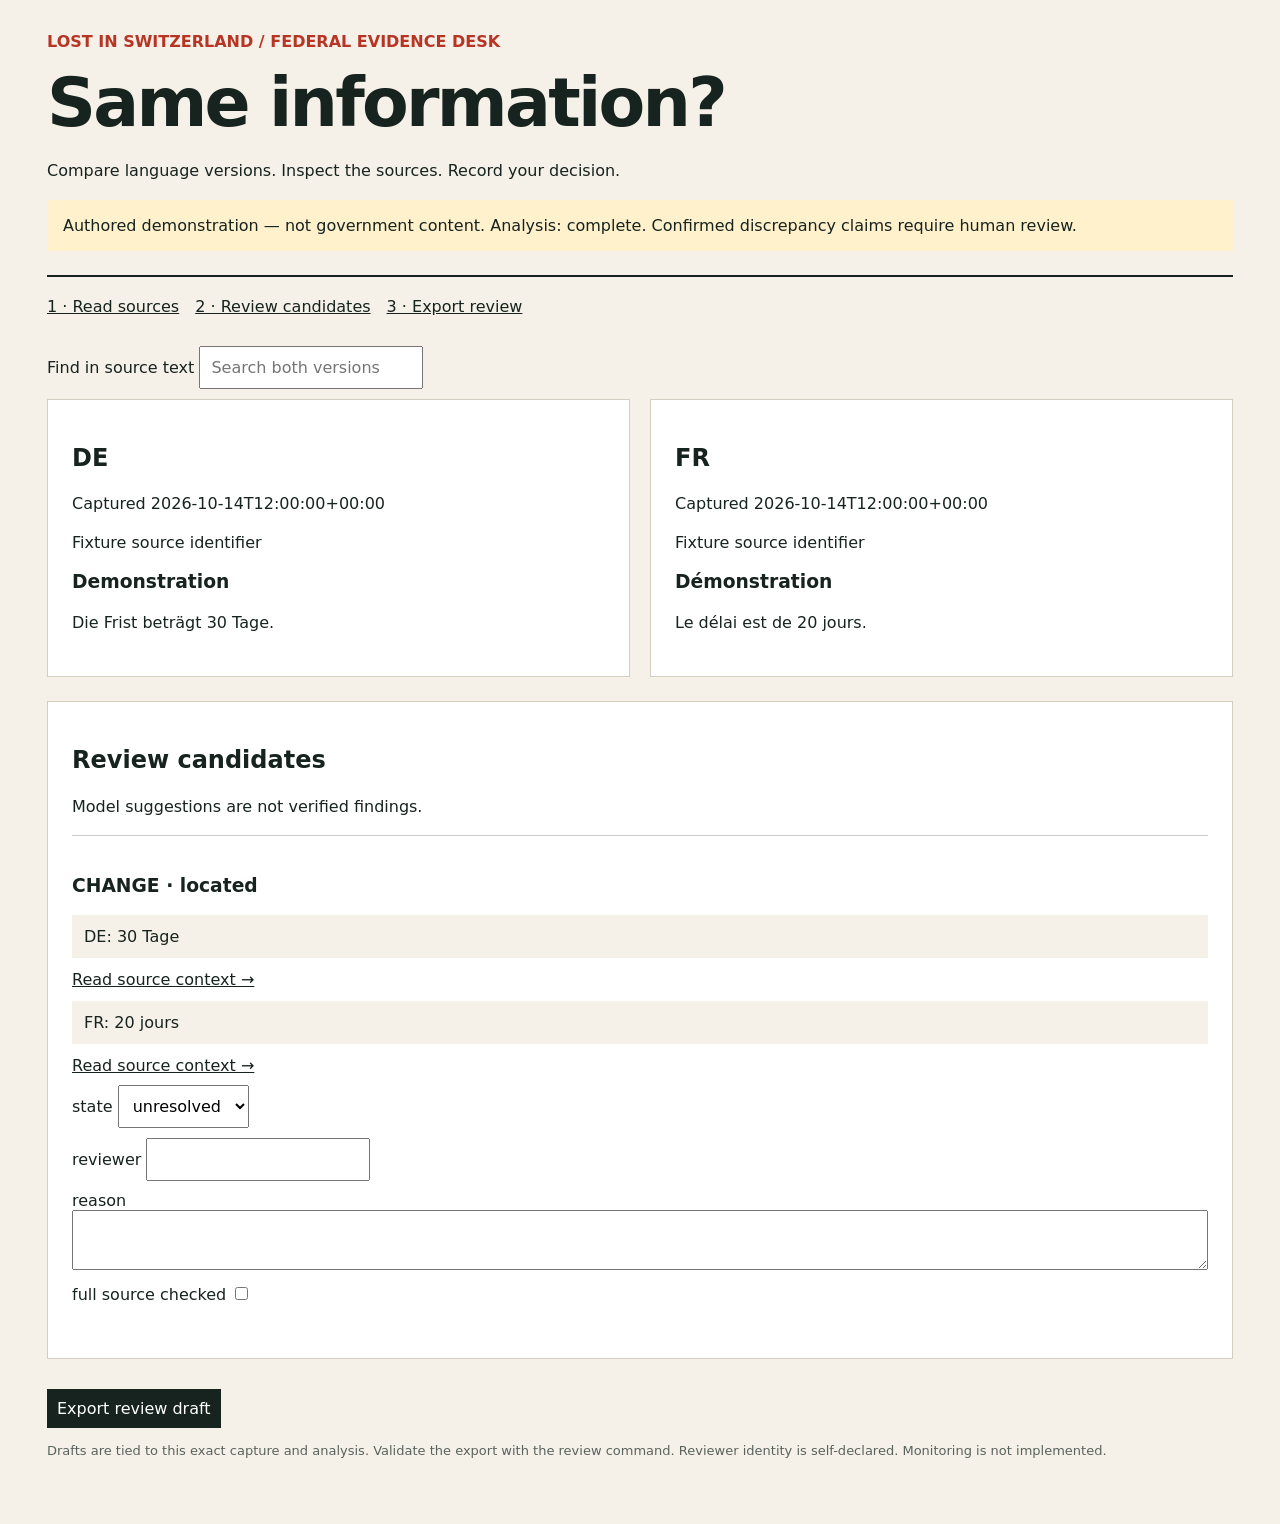
==== track_2a/live_government_pilot/federal-desk-demo.html @ 75bfcccb "feat: federal-first source reading, bounded analysis and reviewed evidence export" ====
<!doctype html><html lang="en"><meta charset="utf-8"><meta name="viewport" content="width=device-width,initial-scale=1">
<title>Lost in Switzerland · Federal evidence desk</title><style>
*{box-sizing:border-box}body{margin:0;background:#f5f1e8;color:#17231f;font:16px system-ui}main{max-width:1250px;margin:auto;padding:32px}h1{font-size:clamp(32px,6vw,68px);letter-spacing:-.04em;margin:12px 0}header{border-bottom:2px solid;padding-bottom:24px}.accent{color:#b73524;font-weight:700}nav{display:flex;gap:16px;padding:20px 0;flex-wrap:wrap}.grid{display:grid;grid-template-columns:1fr 1fr;gap:20px}article,section.card{background:white;padding:24px;min-width:0;border:1px solid #d3cebf}p{line-height:1.6;overflow-wrap:anywhere}.meta{font-size:13px;color:#59635e}input,textarea,select,button{font:inherit;padding:10px;max-width:100%}textarea{width:100%}button{background:#17231f;color:white;border:0;cursor:pointer}mark{background:#ffe0a1}a{color:inherit}#queue{margin-top:24px}.candidate{border-top:1px solid #ccc;padding:20px 0}.candidate blockquote{margin:12px 0;padding:12px;background:#f5f1e8}label{display:block;margin:10px 0}footer{margin:30px 0}.notice{padding:16px;background:#fff1cc}@media(max-width:700px){main{padding:16px}.grid{grid-template-columns:1fr}}
</style><main><header><div class="accent">LOST IN SWITZERLAND / FEDERAL EVIDENCE DESK</div><h1>Same information?</h1><p>Compare language versions. Inspect the sources. Record your decision.</p><div id="status" class="notice"></div></header>
<nav><a href="#sources">1 · Read sources</a><a href="#queue">2 · Review candidates</a><a href="#export">3 · Export review</a></nav>
<label>Find in source text <input id="search" type="search" placeholder="Search both versions"></label><div id="sources" class="grid"></div>
<section id="queue" class="card"><h2>Review candidates</h2><p id="empty"></p><div id="items"></div></section>
<footer id="export"><button id="download">Export review draft</button><p class="meta">Drafts are tied to this exact capture and analysis. Validate the export with the review command. Reviewer identity is self-declared. Monitoring is not implemented.</p><p id="storage" class="meta"></p></footer></main>
<script type="application/json" id="bundle">{"schema": "lost-in-switzerland/federal-desk/v1", "fixture": true, "left": {"schema": "live_government_pilot/v1", "artifact_kind": "fixture_capture", "profile": "bfe-federal", "source_url": "https://www.bfe.admin.ch/de/fixture", "canonical_url": "https://www.bfe.admin.ch/de/fixture", "locale": "de", "retrieved_at_utc": "2026-10-14T12:00:00+00:00", "sha256_html": "14910029482b33458f06267ef1fb4f25ffefc582affe474589c19eaabc64b889", "extraction_revision": "lis-main-content-v1", "offset_basis": "Unicode code-point offsets into extracted_text after whitespace normalization", "extracted_text": "Demonstration\nDie Frist beträgt 30 Tage.", "sha256_extract": "447a60ef653dc0452f8deeb911ad5132dc5735a77a1b45ae615df7d80f57fa76", "blocks": [{"id": "block-001", "order": 0, "section_order": 1, "kind": "heading", "text": "Demonstration", "start": 0, "end": 13}, {"id": "block-002", "order": 1, "section_order": 1, "kind": "paragraph", "text": "Die Frist beträgt 30 Tage.", "start": 14, "end": 40}], "rights_note": "Project-authored synthetic fixture", "fixture": true, "content_address": "sha256:14910029482b33458f06267ef1fb4f25ffefc582affe474589c19eaabc64b889"}, "right": {"schema": "live_government_pilot/v1", "artifact_kind": "fixture_capture", "profile": "bfe-federal", "source_url": "https://www.bfe.admin.ch/fr/fixture", "canonical_url": "https://www.bfe.admin.ch/fr/fixture", "locale": "fr", "retrieved_at_utc": "2026-10-14T12:00:00+00:00", "sha256_html": "2d9e193fae2fa98d5ba757b4117182e9aa3da49f901ac103917c44763a9789d2", "extraction_revision": "lis-main-content-v1", "offset_basis": "Unicode code-point offsets into extracted_text after whitespace normalization", "extracted_text": "Démonstration\nLe délai est de 20 jours.", "sha256_extract": "4082091bc30015f656abd23238442202498166a94a309020252363f233a5afd2", "blocks": [{"id": "block-001", "order": 0, "section_order": 1, "kind": "heading", "text": "Démonstration", "start": 0, "end": 13}, {"id": "block-002", "order": 1, "section_order": 1, "kind": "paragraph", "text": "Le délai est de 20 jours.", "start": 14, "end": 39}], "rights_note": "Project-authored synthetic fixture", "fixture": true, "content_address": "sha256:2d9e193fae2fa98d5ba757b4117182e9aa3da49f901ac103917c44763a9789d2"}, "provenance": {"rights_basis": "Project-authored synthetic fixture", "pairing_rationale": "Authored paired example", "reviewer": "fixture-author", "captured_at_utc": "2026-10-14T12:00:00+00:00", "left": {"url": "https://www.bfe.admin.ch/de/fixture", "language": "de"}, "right": {"url": "https://www.bfe.admin.ch/fr/fixture", "language": "fr"}}, "analysis": {"status": "complete", "parsed": [{"left": "30 Tage", "right": "20 jours", "kind": "CHANGE"}], "candidates": [{"id": "ba98e9d0ab2158f6846fed6f784908060135180a2de5139033dd8c5b75bdb4ce", "left": "30 Tage", "right": "20 jours", "kind": "CHANGE", "locations": {"left": [{"start": 32, "end": 39}], "right": [{"start": 30, "end": 38}]}, "evidence": "located", "absence_needs_full_source_review": false}], "model_calls": 0, "method": "authored-fixture-output-not-model"}, "publication": "project_authored_fixture", "watch": "not_implemented", "digest": "683a7885d5b9c5e7674161438c1e7fea16c577b9b3bf9ac74f8fa749839a8ba5"}</script><script>
const b=JSON.parse(document.querySelector('#bundle').textContent),key='federal-review:'+b.digest;
let drafts={};try{drafts=JSON.parse(localStorage.getItem(key)||'{}')}catch(e){}
const el=(tag,text)=>{const n=document.createElement(tag);if(text!==undefined)n.textContent=text;return n};
document.querySelector('#status').textContent=(b.fixture?'Authored demonstration — not government content. ':'Private federal capture. ')+ 'Analysis: '+b.analysis.status+'. Confirmed discrepancy claims require human review.';
function sources(){const root=document.querySelector('#sources');root.replaceChildren();const q=document.querySelector('#search').value.toLocaleLowerCase();for(const side of ['left','right']){const d=b[side],a=el('article');a.append(el('h2',d.locale.toUpperCase()));a.append(el('p','Captured '+d.retrieved_at_utc));const link=el('a',b.fixture?'Fixture source identifier':'Open original source');if(!b.fixture){link.href=d.source_url;link.rel='noopener noreferrer';link.target='_blank'}a.append(link);for(const block of d.blocks){const p=el(block.kind==='heading'?'h3':'p',block.text);p.id=side+'-'+block.id;if(q&&block.text.toLocaleLowerCase().includes(q))p.style.background='#ffe0a1';a.append(p)}root.append(a)}}
document.querySelector('#search').oninput=sources;sources();
const cs=b.analysis.candidates;document.querySelector('#empty').textContent=cs.length?'Model suggestions are not verified findings.':b.analysis.status==='complete'?'No candidates returned. This does not establish equivalence.':'Analysis has not produced usable candidates. Sources remain available for reading.';
function persist(){try{localStorage.setItem(key,JSON.stringify(drafts));document.querySelector('#storage').textContent='Draft saved in this browser.'}catch(e){document.querySelector('#storage').textContent='Browser storage unavailable: export your draft before closing.'}}
for(const c of cs){const a=el('div');a.className='candidate';a.append(el('h3',c.kind+' · '+c.evidence));for(const s of ['left','right']){a.append(el('blockquote',b[s].locale.toUpperCase()+': '+(c[s]||'[No counterpart claimed]')));for(const loc of c.locations[s]){const block=b[s].blocks.find(x=>x.start<loc.end&&x.end>loc.start);if(block){const link=el('a','Read source context → ');link.href='#'+s+'-'+block.id;a.append(link)}}}
const d=drafts[c.id]||{candidate_id:c.id,state:'unresolved',reviewer:'',reason:'',full_source_checked:false};drafts[c.id]=d;
for(const field of ['state','reviewer','reason','full_source_checked']){const label=el('label',field.replaceAll('_',' ')+' ');let input;if(field==='state'){input=el('select');for(const v of ['unresolved','confirmed','rejected']){const o=el('option',v);o.value=v;input.append(o)}input.value=d[field]}else if(field==='reason'){input=el('textarea');input.value=d[field]}else{input=el('input');input.type=field==='full_source_checked'?'checkbox':'text';if(input.type==='checkbox')input.checked=d[field];else input.value=d[field]}input.onchange=()=>{d[field]=input.type==='checkbox'?input.checked:input.value;persist()};label.append(input);a.append(label)}document.querySelector('#items').append(a)}
document.querySelector('#download').onclick=()=>{const result={bundle_digest:b.digest,reviews:Object.values(drafts)};const url=URL.createObjectURL(new Blob([JSON.stringify(result,null,2)],{type:'application/json'}));const a=el('a');a.href=url;a.download='federal-review-draft.json';a.click();setTimeout(()=>URL.revokeObjectURL(url),1000)};
</script></html>
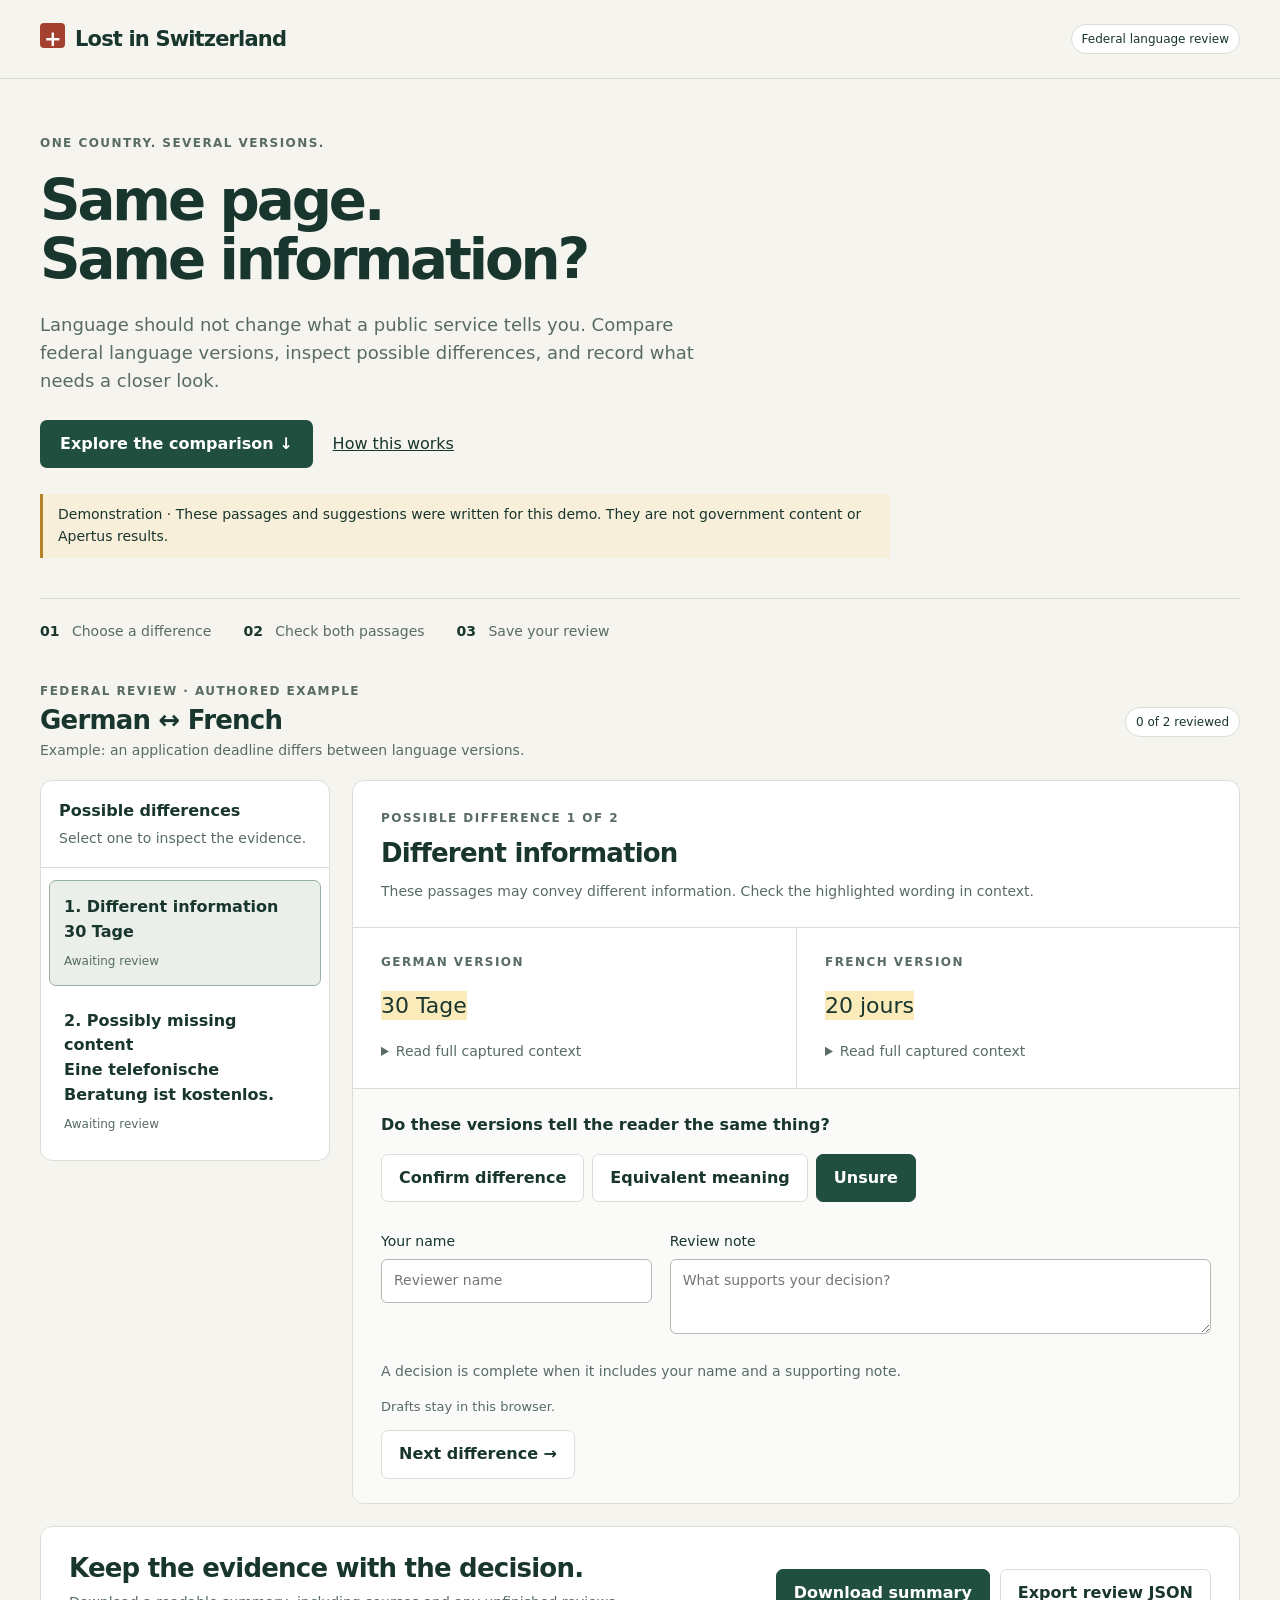
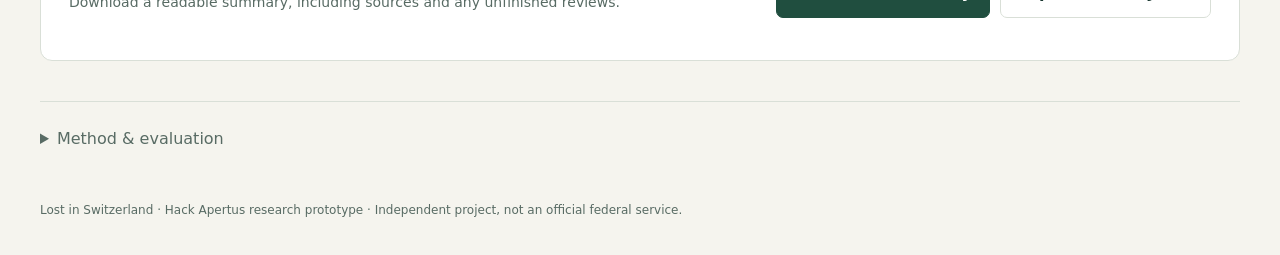
==== commit 98d97dff: "Polish federal review into guided finding-led experience" ====
--- a/track_2a/live_government_pilot/federal-desk-demo.html
+++ b/track_2a/live_government_pilot/federal-desk-demo.html
@@ -1,22 +1,49 @@
-<!doctype html><html lang="en"><meta charset="utf-8"><meta name="viewport" content="width=device-width,initial-scale=1">
-<title>Lost in Switzerland · Federal evidence desk</title><style>
-*{box-sizing:border-box}body{margin:0;background:#f5f1e8;color:#17231f;font:16px system-ui}main{max-width:1250px;margin:auto;padding:32px}h1{font-size:clamp(32px,6vw,68px);letter-spacing:-.04em;margin:12px 0}header{border-bottom:2px solid;padding-bottom:24px}.accent{color:#b73524;font-weight:700}nav{display:flex;gap:16px;padding:20px 0;flex-wrap:wrap}.grid{display:grid;grid-template-columns:1fr 1fr;gap:20px}article,section.card{background:white;padding:24px;min-width:0;border:1px solid #d3cebf}p{line-height:1.6;overflow-wrap:anywhere}.meta{font-size:13px;color:#59635e}input,textarea,select,button{font:inherit;padding:10px;max-width:100%}textarea{width:100%}button{background:#17231f;color:white;border:0;cursor:pointer}mark{background:#ffe0a1}a{color:inherit}#queue{margin-top:24px}.candidate{border-top:1px solid #ccc;padding:20px 0}.candidate blockquote{margin:12px 0;padding:12px;background:#f5f1e8}label{display:block;margin:10px 0}footer{margin:30px 0}.notice{padding:16px;background:#fff1cc}@media(max-width:700px){main{padding:16px}.grid{grid-template-columns:1fr}}
-</style><main><header><div class="accent">LOST IN SWITZERLAND / FEDERAL EVIDENCE DESK</div><h1>Same information?</h1><p>Compare language versions. Inspect the sources. Record your decision.</p><div id="status" class="notice"></div></header>
-<nav><a href="#sources">1 · Read sources</a><a href="#queue">2 · Review candidates</a><a href="#export">3 · Export review</a></nav>
-<label>Find in source text <input id="search" type="search" placeholder="Search both versions"></label><div id="sources" class="grid"></div>
-<section id="queue" class="card"><h2>Review candidates</h2><p id="empty"></p><div id="items"></div></section>
-<footer id="export"><button id="download">Export review draft</button><p class="meta">Drafts are tied to this exact capture and analysis. Validate the export with the review command. Reviewer identity is self-declared. Monitoring is not implemented.</p><p id="storage" class="meta"></p></footer></main>
-<script type="application/json" id="bundle">{"schema": "lost-in-switzerland/federal-desk/v1", "fixture": true, "left": {"schema": "live_government_pilot/v1", "artifact_kind": "fixture_capture", "profile": "bfe-federal", "source_url": "https://www.bfe.admin.ch/de/fixture", "canonical_url": "https://www.bfe.admin.ch/de/fixture", "locale": "de", "retrieved_at_utc": "2026-10-14T12:00:00+00:00", "sha256_html": "14910029482b33458f06267ef1fb4f25ffefc582affe474589c19eaabc64b889", "extraction_revision": "lis-main-content-v1", "offset_basis": "Unicode code-point offsets into extracted_text after whitespace normalization", "extracted_text": "Demonstration\nDie Frist beträgt 30 Tage.", "sha256_extract": "447a60ef653dc0452f8deeb911ad5132dc5735a77a1b45ae615df7d80f57fa76", "blocks": [{"id": "block-001", "order": 0, "section_order": 1, "kind": "heading", "text": "Demonstration", "start": 0, "end": 13}, {"id": "block-002", "order": 1, "section_order": 1, "kind": "paragraph", "text": "Die Frist beträgt 30 Tage.", "start": 14, "end": 40}], "rights_note": "Project-authored synthetic fixture", "fixture": true, "content_address": "sha256:14910029482b33458f06267ef1fb4f25ffefc582affe474589c19eaabc64b889"}, "right": {"schema": "live_government_pilot/v1", "artifact_kind": "fixture_capture", "profile": "bfe-federal", "source_url": "https://www.bfe.admin.ch/fr/fixture", "canonical_url": "https://www.bfe.admin.ch/fr/fixture", "locale": "fr", "retrieved_at_utc": "2026-10-14T12:00:00+00:00", "sha256_html": "2d9e193fae2fa98d5ba757b4117182e9aa3da49f901ac103917c44763a9789d2", "extraction_revision": "lis-main-content-v1", "offset_basis": "Unicode code-point offsets into extracted_text after whitespace normalization", "extracted_text": "Démonstration\nLe délai est de 20 jours.", "sha256_extract": "4082091bc30015f656abd23238442202498166a94a309020252363f233a5afd2", "blocks": [{"id": "block-001", "order": 0, "section_order": 1, "kind": "heading", "text": "Démonstration", "start": 0, "end": 13}, {"id": "block-002", "order": 1, "section_order": 1, "kind": "paragraph", "text": "Le délai est de 20 jours.", "start": 14, "end": 39}], "rights_note": "Project-authored synthetic fixture", "fixture": true, "content_address": "sha256:2d9e193fae2fa98d5ba757b4117182e9aa3da49f901ac103917c44763a9789d2"}, "provenance": {"rights_basis": "Project-authored synthetic fixture", "pairing_rationale": "Authored paired example", "reviewer": "fixture-author", "captured_at_utc": "2026-10-14T12:00:00+00:00", "left": {"url": "https://www.bfe.admin.ch/de/fixture", "language": "de"}, "right": {"url": "https://www.bfe.admin.ch/fr/fixture", "language": "fr"}}, "analysis": {"status": "complete", "parsed": [{"left": "30 Tage", "right": "20 jours", "kind": "CHANGE"}], "candidates": [{"id": "ba98e9d0ab2158f6846fed6f784908060135180a2de5139033dd8c5b75bdb4ce", "left": "30 Tage", "right": "20 jours", "kind": "CHANGE", "locations": {"left": [{"start": 32, "end": 39}], "right": [{"start": 30, "end": 38}]}, "evidence": "located", "absence_needs_full_source_review": false}], "model_calls": 0, "method": "authored-fixture-output-not-model"}, "publication": "project_authored_fixture", "watch": "not_implemented", "digest": "683a7885d5b9c5e7674161438c1e7fea16c577b9b3bf9ac74f8fa749839a8ba5"}</script><script>
-const b=JSON.parse(document.querySelector('#bundle').textContent),key='federal-review:'+b.digest;
-let drafts={};try{drafts=JSON.parse(localStorage.getItem(key)||'{}')}catch(e){}
-const el=(tag,text)=>{const n=document.createElement(tag);if(text!==undefined)n.textContent=text;return n};
-document.querySelector('#status').textContent=(b.fixture?'Authored demonstration — not government content. ':'Private federal capture. ')+ 'Analysis: '+b.analysis.status+'. Confirmed discrepancy claims require human review.';
-function sources(){const root=document.querySelector('#sources');root.replaceChildren();const q=document.querySelector('#search').value.toLocaleLowerCase();for(const side of ['left','right']){const d=b[side],a=el('article');a.append(el('h2',d.locale.toUpperCase()));a.append(el('p','Captured '+d.retrieved_at_utc));const link=el('a',b.fixture?'Fixture source identifier':'Open original source');if(!b.fixture){link.href=d.source_url;link.rel='noopener noreferrer';link.target='_blank'}a.append(link);for(const block of d.blocks){const p=el(block.kind==='heading'?'h3':'p',block.text);p.id=side+'-'+block.id;if(q&&block.text.toLocaleLowerCase().includes(q))p.style.background='#ffe0a1';a.append(p)}root.append(a)}}
-document.querySelector('#search').oninput=sources;sources();
-const cs=b.analysis.candidates;document.querySelector('#empty').textContent=cs.length?'Model suggestions are not verified findings.':b.analysis.status==='complete'?'No candidates returned. This does not establish equivalence.':'Analysis has not produced usable candidates. Sources remain available for reading.';
-function persist(){try{localStorage.setItem(key,JSON.stringify(drafts));document.querySelector('#storage').textContent='Draft saved in this browser.'}catch(e){document.querySelector('#storage').textContent='Browser storage unavailable: export your draft before closing.'}}
-for(const c of cs){const a=el('div');a.className='candidate';a.append(el('h3',c.kind+' · '+c.evidence));for(const s of ['left','right']){a.append(el('blockquote',b[s].locale.toUpperCase()+': '+(c[s]||'[No counterpart claimed]')));for(const loc of c.locations[s]){const block=b[s].blocks.find(x=>x.start<loc.end&&x.end>loc.start);if(block){const link=el('a','Read source context → ');link.href='#'+s+'-'+block.id;a.append(link)}}}
-const d=drafts[c.id]||{candidate_id:c.id,state:'unresolved',reviewer:'',reason:'',full_source_checked:false};drafts[c.id]=d;
-for(const field of ['state','reviewer','reason','full_source_checked']){const label=el('label',field.replaceAll('_',' ')+' ');let input;if(field==='state'){input=el('select');for(const v of ['unresolved','confirmed','rejected']){const o=el('option',v);o.value=v;input.append(o)}input.value=d[field]}else if(field==='reason'){input=el('textarea');input.value=d[field]}else{input=el('input');input.type=field==='full_source_checked'?'checkbox':'text';if(input.type==='checkbox')input.checked=d[field];else input.value=d[field]}input.onchange=()=>{d[field]=input.type==='checkbox'?input.checked:input.value;persist()};label.append(input);a.append(label)}document.querySelector('#items').append(a)}
-document.querySelector('#download').onclick=()=>{const result={bundle_digest:b.digest,reviews:Object.values(drafts)};const url=URL.createObjectURL(new Blob([JSON.stringify(result,null,2)],{type:'application/json'}));const a=el('a');a.href=url;a.download='federal-review-draft.json';a.click();setTimeout(()=>URL.revokeObjectURL(url),1000)};
-</script></html>+<!doctype html>
+<html lang="en"><head><meta charset="utf-8"><meta name="viewport" content="width=device-width,initial-scale=1">
+<title>Lost in Switzerland — Federal language review</title>
+<style>
+:root{--ink:#18352e;--muted:#586b64;--paper:#f5f4ee;--line:#d9dfd7;--green:#204e3f;--amber:#fbebba;--red:#a44030}*{box-sizing:border-box}body{margin:0;background:var(--paper);color:var(--ink);font:16px/1.55 system-ui,sans-serif}button,input,textarea{font:inherit}button,a,input,textarea{outline-offset:5px}button{cursor:pointer}button:disabled{cursor:not-allowed;opacity:.45}a{color:inherit}button{border:1px solid var(--line);border-radius:7px;padding:11px 17px;background:white;color:var(--ink);font-weight:600}.primary{background:var(--green);color:white;border-color:var(--green)}button:hover:not(:disabled){filter:brightness(.94)}.wrap{max-width:1320px;margin:auto;padding:0 40px}.top{border-bottom:1px solid var(--line)}.top .wrap{display:flex;align-items:center;justify-content:space-between;gap:20px;min-height:78px}.brand{font-weight:750;letter-spacing:-.04em;font-size:21px}.cross{display:inline-grid;place-items:center;background:var(--red);color:white;width:25px;height:25px;margin-right:10px;border-radius:4px}.eyebrow{font-size:12px;font-weight:750;letter-spacing:.12em;text-transform:uppercase;color:var(--muted)}.tag{font-size:12px;border:1px solid var(--line);border-radius:30px;padding:5px 10px;display:inline-block;background:white}h1{font-size:clamp(35px,4.4vw,62px);line-height:1.05;letter-spacing:-.055em;max-width:850px;margin:18px 0 22px;font-weight:650}h2{font-size:26px;letter-spacing:-.03em;line-height:1.2}h3{font-size:20px;letter-spacing:-.02em}.hero{padding:55px 0 40px}.hero p{max-width:680px;font-size:18px;color:var(--muted)}.intro-actions{display:flex;gap:20px;align-items:center;margin-top:25px}.notice{margin-top:26px;border-left:3px solid #b6822a;padding:10px 15px;background:#f8efdb;font-size:14px;max-width:850px}.steps{display:flex;gap:32px;border-top:1px solid var(--line);padding:22px 0;color:var(--muted);font-size:14px}.steps b{color:var(--ink);margin-right:8px}.workspace{scroll-margin-top:25px;margin-bottom:35px}.heading{display:flex;align-items:center;justify-content:space-between;gap:24px;margin:18px 0}.heading h2{margin:4px 0}.muted{color:var(--muted);font-size:14px}.layout{display:grid;grid-template-columns:290px minmax(0,1fr);gap:22px;align-items:start}.panel{border:1px solid var(--line);background:white;border-radius:12px;overflow:hidden}.list-head{padding:18px;border-bottom:1px solid var(--line)}.list-head p{margin:4px 0 0}#findings{padding:8px}.finding{width:100%;text-align:left;margin:4px 0;border-color:transparent;background:transparent;padding:14px}.finding[aria-pressed=true]{background:#eaf0e9;border-color:#96afa1}.finding span{display:block}.finding .muted{font-weight:400;font-size:12px;margin-top:7px}.detail-head{padding:24px 28px;border-bottom:1px solid var(--line)}.detail-head h2{margin:8px 0 12px}.detail-head p{margin:0}.evidence{display:grid;grid-template-columns:1fr 1fr}.source{padding:25px 28px;min-width:0}.source+ .source{border-left:1px solid var(--line)}blockquote{margin:18px 0;font-size:22px;line-height:1.55;overflow-wrap:anywhere}mark{background:var(--amber);padding:2px 0;color:inherit}.source details{font-size:14px}.source details p{white-space:pre-wrap;overflow-wrap:anywhere}summary{cursor:pointer;color:var(--muted)}.review{border-top:1px solid var(--line);padding:24px 28px;background:#fafbf8}.choices{display:flex;gap:8px;flex-wrap:wrap;margin:16px 0}.choices button[aria-pressed=true]{background:var(--green);color:white;border-color:var(--green)}label{display:block;font-size:14px;margin:13px 0}input[type=text],textarea{display:block;width:100%;padding:10px 12px;border:1px solid #aebcb2;border-radius:6px;background:white;color:var(--ink);margin-top:6px}textarea{resize:vertical;min-height:75px}.fields{display:grid;grid-template-columns:1fr 2fr;gap:18px}.feedback{font-size:13px;min-height:20px;color:var(--muted)}.export{padding:26px 28px;margin-top:22px;display:flex;justify-content:space-between;align-items:center;gap:25px}.export h2{margin:0 0 8px}.buttons{display:flex;gap:10px;flex-wrap:wrap}.empty{padding:45px}.method{padding:25px 0;border-top:1px solid var(--line);margin-top:40px}.method p{max-width:850px;font-size:14px;color:var(--muted)}footer{padding:25px 0 35px;font-size:12px;color:var(--muted)}[hidden]{display:none!important}.skip{position:absolute;left:-9999px}.skip:focus{left:20px;top:10px;background:white;padding:10px;z-index:2}@media(max-width:850px){.wrap{padding:0 20px}.layout{grid-template-columns:1fr}.hero{padding-top:35px}.steps{gap:16px;flex-wrap:wrap}.export{display:block}.buttons{margin-top:18px}.heading{align-items:start}.fields{grid-template-columns:1fr;gap:0}}@media(max-width:560px){.evidence{grid-template-columns:1fr}.source+.source{border-left:0;border-top:1px solid var(--line)}.top .wrap{min-height:65px}.brand{font-size:17px}.top .tag{display:none}.brand{white-space:nowrap}.detail-head,.source,.review{padding:20px}.intro-actions{align-items:start;flex-direction:column}.heading{flex-direction:column;gap:5px}blockquote{font-size:20px}}@media(prefers-reduced-motion:no-preference){html{scroll-behavior:smooth}}@media print{.hero,.top,.steps,button,.choices,.fields,footer{display:none}.layout{display:block}.panel{break-inside:avoid}}
+</style></head><body>
+<a class="skip" href="#workspace">Skip to comparison</a>
+<header class="top"><div class="wrap"><div class="brand"><span class="cross" aria-hidden="true">+</span>Lost in Switzerland</div><span class="tag">Federal language review</span></div></header>
+<main class="wrap"><section class="hero"><div class="eyebrow">One country. Several versions.</div><h1>Same page.<br>Same information?</h1><p>Language should not change what a public service tells you. Compare federal language versions, inspect possible differences, and record what needs a closer look.</p><div class="intro-actions"><a class="primary" style="padding:12px 20px;border-radius:7px;text-decoration:none;font-weight:650" href="#workspace" id="start">Explore the comparison ↓</a><a href="#method">How this works</a></div><div class="notice" id="notice"></div></section>
+<div class="steps" aria-label="Review steps"><span><b>01</b> Choose a difference</span><span><b>02</b> Check both passages</span><span><b>03</b> Save your review</span></div>
+<section class="workspace" id="workspace" tabindex="-1"><div class="heading"><div><div class="eyebrow" id="office"></div><h2 id="comparison"></h2><div class="muted" id="capture"></div></div><span class="tag" id="progress" role="status"></span></div>
+<div class="layout"><aside class="panel"><div class="list-head"><strong>Possible differences</strong><p class="muted">Select one to inspect the evidence.</p></div><div id="findings"></div></aside><section class="panel" id="detail" aria-label="Selected difference"></section></div>
+<section class="panel export"><div><h2>Keep the evidence with the decision.</h2><div class="muted">Download a readable summary, including sources and any unfinished reviews.</div><div id="export-status" class="feedback" role="status"></div></div><div class="buttons"><button class="primary" id="summary">Download summary</button><button id="download">Export review JSON</button></div></section></section>
+<details class="method" id="method"><summary>Method &amp; evaluation</summary><p>This workspace shows possible semantic differences, not an automatic verdict. Check the original passages and their context before confirming a difference. Missing content needs a check of the full source.</p><p id="method-description"></p><p>The research benchmark measures token-level agreement with human annotations. This review workspace is a separate application; no benchmark accuracy is claimed here. Analysis is prepared by the local runner; this page does not start inference or monitor websites.</p><p>Reviews are saved in this browser when storage is available. Reviewer names are self-declared. The JSON export remains a draft for validation with the project’s review command.</p></details>
+<footer>Lost in Switzerland · Hack Apertus research prototype · Independent project, not an official federal service.</footer></main>
+<script type="application/json" id="bundle">{"schema": "lost-in-switzerland/federal-desk/v1", "fixture": true, "left": {"schema": "live_government_pilot/v1", "artifact_kind": "fixture_capture", "profile": "bfe-federal", "source_url": "https://www.bfe.admin.ch/de/fixture", "canonical_url": "https://www.bfe.admin.ch/de/fixture", "locale": "de", "retrieved_at_utc": "2026-10-14T12:00:00+00:00", "sha256_html": "05d348748d29ed30bfe0a7fe0994b3b439fc99b4856f76a7b066640c8aa10e68", "extraction_revision": "lis-main-content-v1", "offset_basis": "Unicode code-point offsets into extracted_text after whitespace normalization", "extracted_text": "Antragsverfahren · Beispiel\nDie Frist beträgt 30 Tage.\nDer Antrag kann online eingereicht werden.\nEine telefonische Beratung ist kostenlos.", "sha256_extract": "8419df2f3d1432a1db084b9b609bc05642b952d0d443c4ee1b6aaf3148637a66", "blocks": [{"id": "block-001", "order": 0, "section_order": 1, "kind": "heading", "text": "Antragsverfahren · Beispiel", "start": 0, "end": 27}, {"id": "block-002", "order": 1, "section_order": 1, "kind": "paragraph", "text": "Die Frist beträgt 30 Tage.", "start": 28, "end": 54}, {"id": "block-003", "order": 2, "section_order": 1, "kind": "paragraph", "text": "Der Antrag kann online eingereicht werden.", "start": 55, "end": 97}, {"id": "block-004", "order": 3, "section_order": 1, "kind": "paragraph", "text": "Eine telefonische Beratung ist kostenlos.", "start": 98, "end": 139}], "rights_note": "Project-authored synthetic fixture", "fixture": true, "content_address": "sha256:05d348748d29ed30bfe0a7fe0994b3b439fc99b4856f76a7b066640c8aa10e68"}, "right": {"schema": "live_government_pilot/v1", "artifact_kind": "fixture_capture", "profile": "bfe-federal", "source_url": "https://www.bfe.admin.ch/fr/fixture", "canonical_url": "https://www.bfe.admin.ch/fr/fixture", "locale": "fr", "retrieved_at_utc": "2026-10-14T12:00:00+00:00", "sha256_html": "ff3b5a1f1d4db35a534b927f4578e3255c0948e396dacd4514fa0f82c1a226af", "extraction_revision": "lis-main-content-v1", "offset_basis": "Unicode code-point offsets into extracted_text after whitespace normalization", "extracted_text": "Procédure de demande · Exemple\nLe délai est de 20 jours.\nLa demande peut être déposée en ligne.", "sha256_extract": "9f5a22e926762d1546c7d2b29a3f0f529df274d4d0050a68201cb9f29a989f18", "blocks": [{"id": "block-001", "order": 0, "section_order": 1, "kind": "heading", "text": "Procédure de demande · Exemple", "start": 0, "end": 30}, {"id": "block-002", "order": 1, "section_order": 1, "kind": "paragraph", "text": "Le délai est de 20 jours.", "start": 31, "end": 56}, {"id": "block-003", "order": 2, "section_order": 1, "kind": "paragraph", "text": "La demande peut être déposée en ligne.", "start": 57, "end": 95}], "rights_note": "Project-authored synthetic fixture", "fixture": true, "content_address": "sha256:ff3b5a1f1d4db35a534b927f4578e3255c0948e396dacd4514fa0f82c1a226af"}, "provenance": {"rights_basis": "Project-authored synthetic fixture", "pairing_rationale": "Authored paired example", "reviewer": "fixture-author", "captured_at_utc": "2026-10-14T12:00:00+00:00", "left": {"url": "https://www.bfe.admin.ch/de/fixture", "language": "de"}, "right": {"url": "https://www.bfe.admin.ch/fr/fixture", "language": "fr"}}, "analysis": {"status": "complete", "parsed": [{"left": "30 Tage", "right": "20 jours", "kind": "CHANGE"}, {"left": "Eine telefonische Beratung ist kostenlos.", "right": "", "kind": "LEFT_ONLY"}], "candidates": [{"id": "e9aa8e1e96a098184bed74473ab9113af24426312fd1cdf60c8494c7318ea88c", "left": "30 Tage", "right": "20 jours", "kind": "CHANGE", "locations": {"left": [{"start": 46, "end": 53}], "right": [{"start": 47, "end": 55}]}, "evidence": "located", "absence_needs_full_source_review": false}, {"id": "d38abd006efcdb4dcc30ad84525264920be7fc41060328790f21303df9a48f2a", "left": "Eine telefonische Beratung ist kostenlos.", "right": "", "kind": "LEFT_ONLY", "locations": {"left": [{"start": 98, "end": 139}], "right": []}, "evidence": "located", "absence_needs_full_source_review": true}], "model_calls": 0, "method": "authored-fixture-output-not-model"}, "publication": "project_authored_fixture", "watch": "not_implemented", "digest": "fcdebfc778a24b34669254282d788aed0b08e4ea543ee3a6e43296cfc14f4892"}</script>
+<script>
+'use strict';
+const b=JSON.parse(document.querySelector('#bundle').textContent),cs=b.analysis.candidates,key='federal-review:'+b.digest;
+const $=s=>document.querySelector(s),el=(tag,text,cls)=>{const n=document.createElement(tag);if(text!==undefined)n.textContent=text;if(cls)n.className=cls;return n};
+const langs={de:'German',fr:'French',it:'Italian',en:'English'},names={confirmed:'Difference confirmed',rejected:'Equivalent meaning',unresolved:'Unsure'},choices={confirmed:'Confirm difference',rejected:'Equivalent meaning',unresolved:'Unsure'};
+let drafts={},selected=0,storageOK=true;
+try{const saved=JSON.parse(localStorage.getItem(key)||'{}');for(const c of cs){const d=saved[c.id];if(d&&Object.hasOwn(names,d.state)&&typeof d.reviewer==='string'&&typeof d.reason==='string')drafts[c.id]={candidate_id:c.id,state:d.state,reviewer:d.reviewer,reason:d.reason,full_source_checked:d.full_source_checked===true}}}catch(e){storageOK=false}
+for(const c of cs)drafts[c.id]??={candidate_id:c.id,state:'unresolved',reviewer:'',reason:'',full_source_checked:false};
+$('#notice').textContent=b.fixture?'Demonstration · These passages and suggestions were written for this demo. They are not government content or Apertus results.':'Captured federal pages · Suggestions need human review. A detected difference is not yet a verified error.';
+$('#office').textContent=b.fixture?'Federal review · Authored example':'Swiss Federal Office of Energy · Captured pages';
+$('#comparison').textContent=langs[b.left.locale]+' ↔ '+langs[b.right.locale];
+$('#capture').textContent=b.fixture?'Example: an application deadline differs between language versions.':'Source captures: '+b.left.retrieved_at_utc+' / '+b.right.retrieved_at_utc;
+$('#method-description').textContent=b.fixture?'This demonstration makes zero model calls. The example illustrates the review workflow.':'Analysis status: '+b.analysis.status+'. Method: '+(b.analysis.provenance?.method||b.analysis.method||'Not run')+'.';
+function title(c){if(c.kind==='CHANGE')return 'Different information';return 'Possibly missing content'}
+function eligible(c,d){return c.evidence==='located'&&(!c.absence_needs_full_source_review||d.full_source_checked)}
+function complete(c){const d=drafts[c.id];return d.state!=='unresolved'&&d.reviewer.trim()&&d.reason.trim()&&(d.state!=='confirmed'||eligible(c,d))}
+function persist(){try{localStorage.setItem(key,JSON.stringify(drafts));storageOK=true}catch(e){storageOK=false}updateProgress();const f=$('#save-status');if(f)f.textContent=storageOK?'Draft saved in this browser.':'Browser storage unavailable. Download your review before closing.'}
+function updateProgress(){const done=cs.filter(complete).length;$('#progress').textContent=done+' of '+cs.length+' reviewed';for(const [i,c] of cs.entries()){const btn=$('#finding-'+i);if(btn){btn.setAttribute('aria-pressed',String(i===selected));btn.querySelector('.muted').textContent=complete(c)?names[drafts[c.id].state]:'Awaiting review'}}}
+function showSources(root,c){const grid=el('div',undefined,'evidence');for(const side of ['left','right']){const doc=b[side],a=el('article',undefined,'source');a.append(el('div',langs[doc.locale]+' version','eyebrow'));const quote=el('blockquote');if(c&&c[side])quote.append(el('mark',c[side]));else quote.textContent=c?'No counterpart identified. Check the full source.':'Full captured text';a.append(quote);const details=el('details');details.append(el('summary','Read full captured context'));for(const block of doc.blocks){const p=el(block.kind==='heading'?'h3':'p');const ranges=(c?.locations[side]||[]).filter(x=>x.start<block.end&&x.end>block.start).map(x=>[Math.max(0,x.start-block.start),Math.min(block.text.length,x.end-block.start)]).sort((a,b)=>a[0]-b[0]);let cursor=0;for(const [start,end] of ranges){if(start<cursor)continue;p.append(document.createTextNode(block.text.slice(cursor,start)),el('mark',block.text.slice(start,end)));cursor=end}p.append(document.createTextNode(block.text.slice(cursor)));details.append(p)}a.append(details);if(!b.fixture){const link=el('a','Open original page ↗');link.href=doc.source_url;link.target='_blank';link.rel='noopener noreferrer';a.append(link)}grid.append(a)}root.append(grid)}
+function render(){const root=$('#detail');root.replaceChildren();if(!cs.length){const box=el('div',undefined,'empty');box.append(el('h2',b.analysis.status==='complete'?'No possible differences returned':b.analysis.status==='not_run'?'Ready for analysis':'Analysis did not produce usable results'),el('p',b.analysis.status==='complete'?'This does not establish that the pages are equivalent. You can still read both captured sources.':'Both sources remain available. The local runner prepares analysis; no automatic retry happens here.'));root.append(box);showSources(root,null);return}
+const c=cs[selected],d=drafts[c.id],head=el('div',undefined,'detail-head');head.append(el('span','POSSIBLE DIFFERENCE '+(selected+1)+' OF '+cs.length,'eyebrow'),el('h2',title(c)),el('p',c.kind==='CHANGE'?'These passages may convey different information. Check the highlighted wording in context.':'The comparison suggests content appears in only one version. Check both full sources before confirming.','muted'));root.append(head);showSources(root,c);
+const review=el('section',undefined,'review');review.append(el('strong','Do these versions tell the reader the same thing?'));
+if(c.evidence!=='located')review.append(el('p','The excerpts could not be located uniquely. Confirmation is unavailable; inspect the sources and leave a note.','muted'));
+if(c.absence_needs_full_source_review){const label=el('label'),check=el('input');check.type='checkbox';check.checked=d.full_source_checked;check.onchange=()=>{d.full_source_checked=check.checked;if(!eligible(c,d)&&d.state==='confirmed')d.state='unresolved';persist();render()};label.append(check,document.createTextNode(' I checked both full sources for the missing content.'));review.append(label)}
+const group=el('div',undefined,'choices');group.setAttribute('role','group');group.setAttribute('aria-label','Review decision');for(const state of Object.keys(choices)){const btn=el('button',choices[state]);btn.setAttribute('aria-pressed',String(d.state===state));btn.disabled=state==='confirmed'&&!eligible(c,d);btn.onclick=()=>{d.state=state;persist();render();[...$('#detail').querySelectorAll('.choices button')].find(x=>x.textContent===choices[state])?.focus()};group.append(btn)}review.append(group);
+const fields=el('div',undefined,'fields');for(const [field,labelText] of [['reviewer','Your name'],['reason','Review note']]){const label=el('label',labelText+(d.state==='unresolved'?'':' · required'));const input=el(field==='reason'?'textarea':'input');if(field==='reviewer')input.type='text';input.value=d[field];input.placeholder=field==='reason'?'What supports your decision?':'Reviewer name';input.oninput=()=>{d[field]=input.value;persist()};label.append(input);fields.append(label)}review.append(fields,el('p','A decision is complete when it includes your name and a supporting note.','muted'),el('p',storageOK?'Drafts stay in this browser.':'Storage unavailable. Download before closing.','feedback'));review.lastChild.id='save-status';if(selected<cs.length-1){const next=el('button','Next difference →');next.onclick=()=>select(selected+1,true);review.append(next)}root.append(review);updateProgress()}
+function select(i,focus=false){selected=i;render();updateProgress();if(focus){$('#detail').tabIndex=-1;$('#detail').focus()}}
+for(const [i,c] of cs.entries()){const button=el('button',undefined,'finding');button.id='finding-'+i;button.append(el('span',(i+1)+'. '+title(c)),el('span',((c.left||c.right).slice(0,65))),el('span','Awaiting review','muted'));button.onclick=()=>select(i,true);$('#findings').append(button)}
+if(!cs.length)$('#findings').append(el('p','No suggestions to review.','muted'));render();updateProgress();
+function download(content,type,name){const url=URL.createObjectURL(new Blob([content],{type}));const a=el('a');a.href=url;a.download=name;document.body.append(a);a.click();a.remove();setTimeout(()=>URL.revokeObjectURL(url),1000)}
+$('#download').onclick=()=>{download(JSON.stringify({bundle_digest:b.digest,reviews:Object.values(drafts)},null,2),'application/json','federal-review-draft.json');$('#export-status').textContent='JSON draft downloaded. Incomplete reviews still need a name and note before validation.'};
+$('#summary').onclick=()=>{const lines=['LOST IN SWITZERLAND — REVIEW SUMMARY',b.fixture?'AUTHORED DEMONSTRATION — NOT GOVERNMENT CONTENT OR MODEL RESULTS':'PRIVATE FEDERAL CAPTURE',new Date().toISOString(),''];for(const side of ['left','right'])lines.push(langs[b[side].locale]+': '+b[side].source_url,'Capture: '+b[side].retrieved_at_utc,'Source hash: '+b[side].sha256_extract);lines.push('','Analysis: '+b.analysis.status,'Method: '+(b.analysis.provenance?.method||b.analysis.method||'Not run'),'');for(const [i,c] of cs.entries()){const d=drafts[c.id];lines.push((i+1)+'. '+title(c),langs[b.left.locale]+': '+(c.left||'[No counterpart identified]'),langs[b.right.locale]+': '+(c.right||'[No counterpart identified]'),'Decision: '+(complete(c)?names[d.state]:'UNFINISHED — '+names[d.state]),'Reviewer: '+(d.reviewer||'Not supplied'),'Note: '+(d.reason||'Not supplied'),'Full sources checked: '+d.full_source_checked,'')}lines.push('Review bundle: '+b.digest,'Self-declared review; not an official finding. No suggestions does not establish equivalence.');download(lines.join('\n'),'text/plain;charset=utf-8','federal-review-summary.txt');$('#export-status').textContent='Readable summary downloaded, including unfinished reviews.'};
+</script></body></html>
